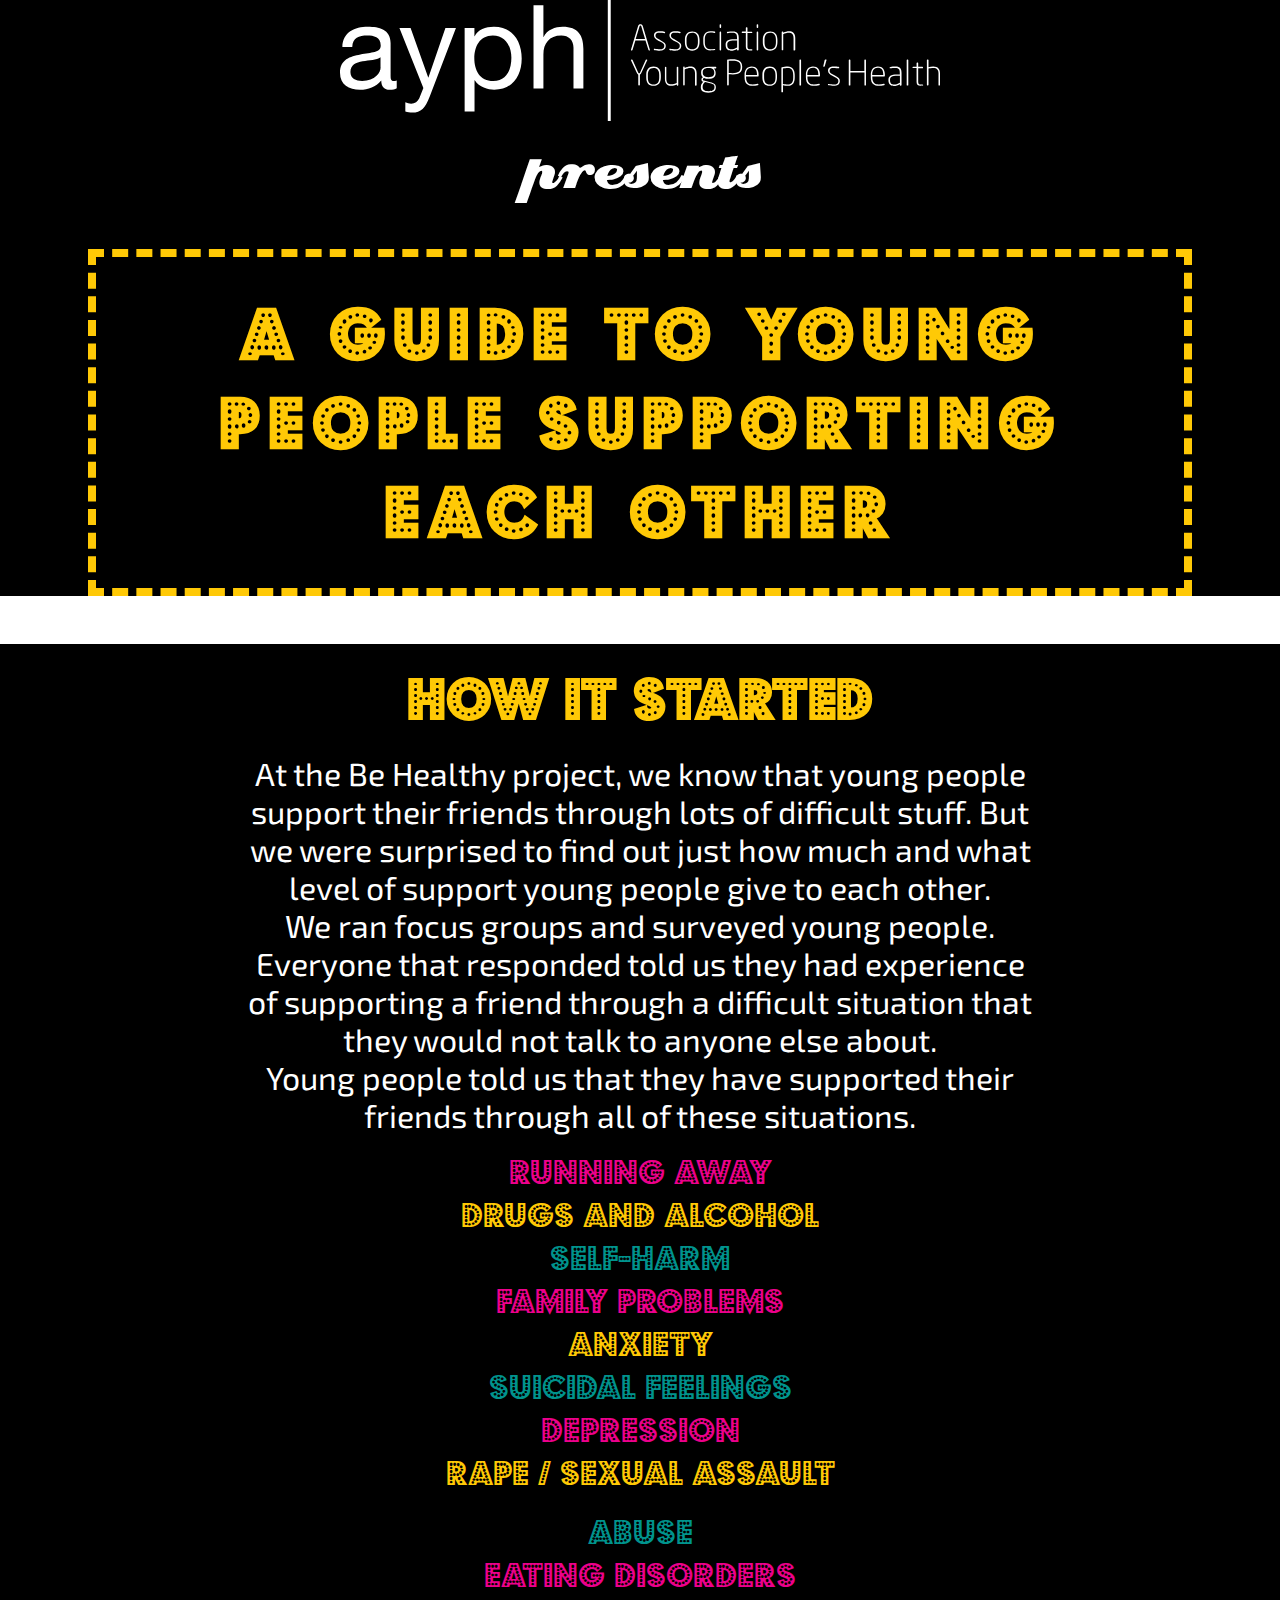
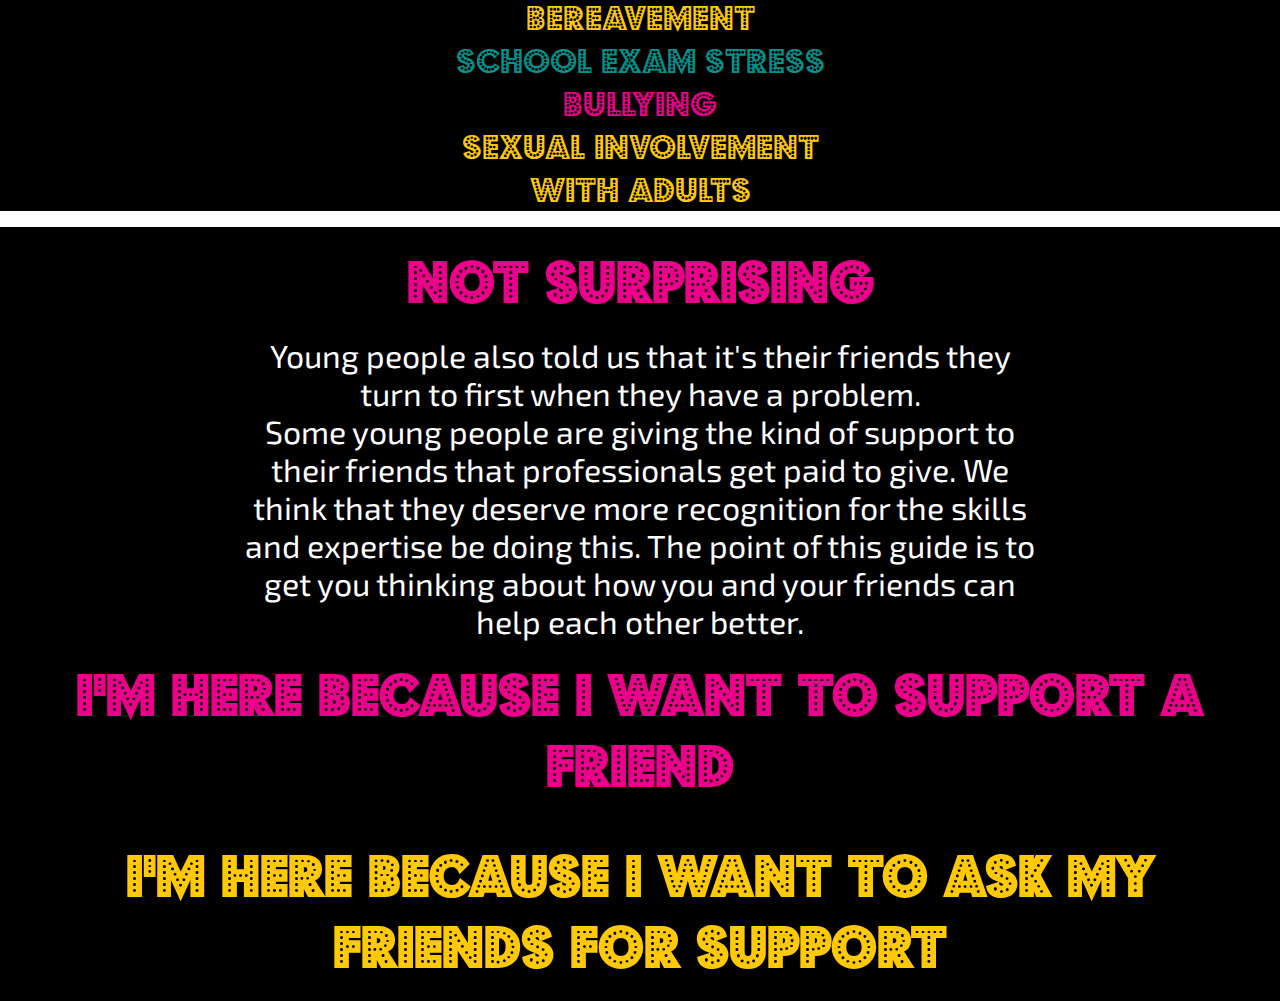
==== index.html @ 5ff652d0 "First commit" ====
<!DOCTYPE html>
<html lang="en">
<head>

<meta name=viewport content="width=device-width, initial-scale=1">
<meta charset="UTF-8">

<title>A guide to young people supporting each other</title>

<link rel="stylesheet" type="text/css" href="bower_components/fullpage/jquery.fullPage.css" />

<link href='https://fonts.googleapis.com/css?family=Exo+2' rel='stylesheet' type='text/css'>

<link rel="stylesheet" href="http://yui.yahooapis.com/pure/0.6.0/pure-min.css">

<!--[if lte IE 8]>
    <link rel="stylesheet" href="http://yui.yahooapis.com/pure/0.6.0/grids-responsive-old-ie-min.css">
<![endif]-->
<!--[if gt IE 8]><!-->
    <link rel="stylesheet" href="http://yui.yahooapis.com/pure/0.6.0/grids-responsive-min.css">
<!--<![endif]-->


<script src="http://ajax.googleapis.com/ajax/libs/jquery/1.11.1/jquery.min.js"></script>

<script src="bower_components/modernizr/modernizr.js"></script>


<!-- This following line is optional. Only necessary if you use the option css3:false and you want to use other easing effects rather than "linear", "swing" or "easeInOutCubic". -->
<script src="bower_components/fullpage/vendors/jquery.easings.min.js"></script>


<!-- This following line is only necessary in the case of using the plugin option `scrollOverflow:true` -->
<script type="text/javascript" src="bower_components/fullpage/vendors/jquery.slimscroll.min.js"></script>

<script type="text/javascript" src="bower_components/fullpage/jquery.fullPage.min.js"></script>


<!-- styles  -->
<link rel="stylesheet" type="text/css" href="css/style.css">

<script>
	'use strict';

	$(document).ready(function() {
	    if (!Modernizr.svg) {
		    $('img[src$=".svg"]').each(function() {
		        $(this).attr('src', $(this).attr('src').replace('.svg', '.png'));
		    });
		} 

	    $('#fullpage').fullpage({
        	anchors:['header', 'introduction', 'problems', 'friends', 'choice'],
        	scrollOverflow: true
    	});

	});

</script>

</head>
<body>

<div id="fullpage">
    <div class="section black" data-anchor="header"> 
	<header role="banner">
		<div id="logo">
			<img src="img/logo_white.svg" alt="Association of Young People's Health">
		</div>
		<div class="instruction">presents</div>
		<h1 class="yellow dashedYellow">A guide to young people supporting each other</h1>
	<header>
    </div>
    <div class="section black" data-anchor="introduction">
    	<h2 class="yellow">How it started</h2>
    	<p>At the Be Healthy project, we know that young people support their friends through lots of difficult stuff. But we were surprised to find out just how much and what level of support young people give to each other.
		<p>We ran focus groups and surveyed young people.  Everyone that responded told us they had experience of supporting a friend through a difficult situation that they would not talk to anyone else about.</p>
    </div>
    <div class="section black" data-anchor="problems">
    	<p>Young people told us that they have supported their friends through all of these situations.</p>
    	<div class="pure-g">
			<div class="pure-u-1 pure-u-md-1-2">
		    	<ul>
					<li class="pink">Running Away</li>
					<li class="yellow">Drugs and Alcohol</li>
					<li class="teal">Self-Harm</li>
					<li class="pink">Family Problems</li>
					<li class="yellow">Anxiety</li>
					<li class="teal">Suicidal Feelings</li>
					<li class="pink">Depression</li>
					<li class="yellow">Rape / Sexual Assault</li>
				</ul>
			</div>
			<div class="pure-u-1 pure-u-md-1-2">
				<ul>
					<li class="teal">Abuse</li>
					<li class="pink">Eating Disorders</li>
					<li class="yellow">Bereavement</li>
					<li class="teal">School exam stress</li>
					<li class="pink">Bullying</li>
					<li class="yellow">Sexual involvement<br>with adults</li>
		    	</ul>
		    </div>
    	</div>
    </div>
    <div class="section black" data-anchor="friends">
		<h2 class="pink">Not surprising</h2>
		<p>Young people also told us that it's their friends they turn to first when they have a problem.</p>
		<p>Some young people are giving the kind of support to their friends that professionals get paid to give.  We think that they deserve more recognition for the skills and expertise be doing this. The point of this guide is to get you thinking about how you and your friends can help each other better. </p>
    </div>
	<div class="section black" data-anchor="choice">
		<nav role="navigation">
			<div class="pure-g">
				<div class="pure-u-1 pure-u-md-1-2">
					<a href="support-a-friend.html" class="neonPink"><h2 class="pink">I'm here because I want to support a friend</h2></a>
				</div>
				<div class="pure-u-1 pure-u-md-1-2">
					<a href="ask-for-support.html" class="neonYellow"><h2 class="yellow">I'm here because I want to ask my friends for support</h2></a>
				</div>
			</div>
		</nav>
	</div>

    

</div>

</body>


</html>
---- css/style.css ----
@font-face {
    font-family: 'budmojiggler';
    src: url('../fonts/budmo_jiggler_macroman/budmo_jiggler-webfont.eot');
    src: url('../fonts/budmo_jiggler_macroman/budmo_jiggler-webfont.eot?#iefix') format('embedded-opentype'),
         url('../fonts/budmo_jiggler_macroman/budmo_jiggler-webfont.woff2') format('woff2'),
         url('../fonts/budmo_jiggler_macroman/budmo_jiggler-webfont.woff') format('woff'),
         url('../fonts/budmo_jiggler_macroman/budmo_jiggler-webfont.ttf') format('truetype'),
         url('../fonts/budmo_jiggler_macroman/budmo_jiggler-webfont.svg#budmojiggler') format('svg');
    font-weight: normal;
    font-style: normal;

}

@font-face {
    font-family: 'CreampuffRegular';
    src: url('../fonts/creampuff/creampuf-webfont.eot');
    src: url('../fonts/creampuff/creampuf-webfont.eot?#iefix') format('embedded-opentype'),
         url('../fonts/creampuff/creampuf-webfont.woff') format('woff'),
         url('../fonts/creampuff/creampuf-webfont.ttf') format('truetype'),
         url('../fonts/creampuff/creampuf-webfont.svg#CreampuffRegular') format('svg');
    font-weight: normal;
    font-style: normal;
}

body, html {
    height: 100%;
    margin: 0;
    padding: 0;
}


html {
	font-size: 1em;
}


body {
	font-family: 'Exo 2', sans-serif;
	color: white;
}

#logo {
	margin: 0 auto;
	width: 60%;
	max-width: 600px;
	/*height: 113px;*/
	padding-bottom: 1em;
}

h1, h2, li {
	text-align: center;
	font-family: 'budmojiggler';
	text-transform: uppercase;
}

h1 {
	margin: .6em auto;
	width: 80%;	
	font-size: 5em;
	padding: .4em;
	letter-spacing: 0.1em;
	

}

h2 {
	/*margin: .4em auto;*/
	/*width: 80%;	*/
	margin: 0 auto;
	font-size: 4em;
	padding: .3em;
	/*letter-spacing: 0.1em;*/	
}

p {
	margin: 0 auto;
	text-align: center;
	font-size: 2em;
	max-width: 800px;
  orphans: 2;
	/*padding: 1em;*/
}

ul {
	padding: 0;
    list-style-type: none;
}

li {
	font-size: 2.4em;
}

a {
  text-decoration:none; 
  -webkit-transition: all 0.5s;
  -moz-transition: all 0.5s;
  transition: all 0.5s;
}

img {
	display: block;
  max-width: 100%;	
  margin: 0 auto; 
}

.fullHeight {
  max-height: 90%;
  max-height: 90vh;
}

.halfHeight {
  max-height: 40%;
  max-height: 40vh;
}

.instruction {
	margin: 0 auto;
	font-family: 'CreampuffRegular';
	font-size: 4em;
	text-align: center;
}

@media screen and (max-width: 1200px) {
    h1 {
        font-size: 4em;
    }

    h2 { 
		font-size: 3em;
    }

    p {
    	font-size: 1em;
    }

    li {
    	font-size: 1.2em;
    }

	.instruction {
		font-size: 3em;	
	}

}

@media screen and (max-width: 600px) {
    h1 {
        font-size: 2.5em;
    }

    h2 {
    	font-size: 2em;
    }

    p {
    	font-size: 1em;
    }

    li {
    	font-size: 1.2em;
    }

    .instruction {
		font-size: 2em;	
	}
}

.black {
	background-color: black;
}

.yellow {
	color: #FFC906;
}

.teal {
	color: #00938D;
}

.pink {
	color: #EC008B;
}

.dashed {
	border: dashed .1em white;
	margin: .8em;
}

.neonPink:hover {
	-webkit-animation: neon1 1.5s ease-in-out infinite alternate;
  	-moz-animation: neon1 1.5s ease-in-out infinite alternate;
  	animation: neon1 1.5s ease-in-out infinite alternate; 
}

.neonYellow:hover {
	-webkit-animation: neon3 1.5s ease-in-out infinite alternate;
  -moz-animation: neon3 1.5s ease-in-out infinite alternate;
  animation: neon3 1.5s ease-in-out infinite alternate;
}

@media screen and (max-width: 600px) {

	.neonPink:hover {
		-webkit-animation: none;
  		-moz-animation: none;
  		animation: none;	
	}

	.neonYellow:hover {
		-webkit-animation: none;
  		-moz-animation: none;
  		animation: none;

	}

}

.dashedYellow {
	border: dashed .1em #FFC906;
}

.dashedPink {
	border: dashed .1em #EC008B;
}

.left {
	text-align: left;
}

.pure-g {
	margin: 0 auto;
}

#arms-crossed {	
	background: url(../img/arms-crossed.png) center no-repeat;
}

/*glow for webkit*/
@-webkit-keyframes neon1 {
  from {
    text-shadow: 0 0 10px #fff,
               0 0 20px  #fff,
               0 0 30px  #fff,
               0 0 40px  #EC008B,
               0 0 70px  #EC008B,
               0 0 80px  #EC008B,
               0 0 100px #EC008B,
               0 0 150px #EC008B;
  }
  to {
    text-shadow: 0 0 5px #fff,
               0 0 10px #fff,
               0 0 15px #fff,
               0 0 20px #EC008B,
               0 0 35px #EC008B,
               0 0 40px #EC008B,
               0 0 50px #EC008B,
               0 0 75px #EC008B;
  }
}

@-webkit-keyframes neon2 {
  from {
    text-shadow: 0 0 10px #fff,
               0 0 20px  #fff,
               0 0 30px  #fff,
               0 0 40px  #228DFF,
               0 0 70px  #228DFF,
               0 0 80px  #228DFF,
               0 0 100px #228DFF,
               0 0 150px #228DFF;
  }
  to {
    text-shadow: 0 0 5px #fff,
               0 0 10px #fff,
               0 0 15px #fff,
               0 0 20px #228DFF,
               0 0 35px #228DFF,
               0 0 40px #228DFF,
               0 0 50px #228DFF,
               0 0 75px #228DFF;
  }
}

@-webkit-keyframes neon3 {
  from {
    text-shadow: 0 0 10px #fff,
               0 0 20px  #fff,
               0 0 30px  #fff,
               0 0 40px  #FFC906,
               0 0 70px  #FFC906,
               0 0 80px  #FFC906,
               0 0 100px #FFC906,
               0 0 150px #FFC906;
  }
  to {
    text-shadow: 0 0 5px #fff,
               0 0 10px #fff,
               0 0 15px #fff,
               0 0 20px #FFC906,
               0 0 35px #FFC906,
               0 0 40px #FFC906,
               0 0 50px #FFC906,
               0 0 75px #FFC906;
  }
}

@-webkit-keyframes neon4 {
  from {
    text-shadow: 0 0 10px #fff,
               0 0 20px  #fff,
               0 0 30px  #fff,
               0 0 40px  #B6FF00,
               0 0 70px  #B6FF00,
               0 0 80px  #B6FF00,
               0 0 100px #B6FF00,
               0 0 150px #B6FF00;
  }
  to {
    text-shadow: 0 0 5px #fff,
               0 0 10px #fff,
               0 0 15px #fff,
               0 0 20px #B6FF00,
               0 0 35px #B6FF00,
               0 0 40px #B6FF00,
               0 0 50px #B6FF00,
               0 0 75px #B6FF00;
  }
}

@-webkit-keyframes neon5 {
  from {
    text-shadow: 0 0 10px #fff,
               0 0 20px  #fff,
               0 0 30px  #fff,
               0 0 40px  #FF9900,
               0 0 70px  #FF9900,
               0 0 80px  #FF9900,
               0 0 100px #FF9900,
               0 0 150px #FF9900;
  }
  to {
    text-shadow: 0 0 5px #fff,
               0 0 10px #fff,
               0 0 15px #fff,
               0 0 20px #FF9900,
               0 0 35px #FF9900,
               0 0 40px #FF9900,
               0 0 50px #FF9900,
               0 0 75px #FF9900;
  }
}

@-webkit-keyframes neon6 {
  from {
    text-shadow: 0 0 10px #fff,
               0 0 20px #fff,
               0 0 30px #fff,
               0 0 40px #ff00de,
               0 0 70px #ff00de,
               0 0 80px #ff00de,
               0 0 100px #ff00de,
               0 0 150px #ff00de;
  }
  to {
    text-shadow: 0 0 5px #fff,
               0 0 10px #fff,
               0 0 15px #fff,
               0 0 20px #ff00de,
               0 0 35px #ff00de,
               0 0 40px #ff00de,
               0 0 50px #ff00de,
               0 0 75px #ff00de;
  }
}

/*glow for mozilla*/
@-moz-keyframes neon1 {
  from {
    text-shadow: 0 0 10px #fff,
               0 0 20px  #fff,
               0 0 30px  #fff,
               0 0 40px  #EC008B,
               0 0 70px  #EC008B,
               0 0 80px  #EC008B,
               0 0 100px #EC008B,
               0 0 150px #EC008B;
  }
  to {
    text-shadow: 0 0 5px #fff,
               0 0 10px #fff,
               0 0 15px #fff,
               0 0 20px #EC008B,
               0 0 35px #EC008B,
               0 0 40px #EC008B,
               0 0 50px #EC008B,
               0 0 75px #EC008B;
  }
}

@-moz-keyframes neon2 {
  from {
    text-shadow: 0 0 10px #fff,
               0 0 20px  #fff,
               0 0 30px  #fff,
               0 0 40px  #228DFF,
               0 0 70px  #228DFF,
               0 0 80px  #228DFF,
               0 0 100px #228DFF,
               0 0 150px #228DFF;
  }
  to {
    text-shadow: 0 0 5px #fff,
               0 0 10px #fff,
               0 0 15px #fff,
               0 0 20px #228DFF,
               0 0 35px #228DFF,
               0 0 40px #228DFF,
               0 0 50px #228DFF,
               0 0 75px #228DFF;
  }
}

@-moz-keyframes neon3 {
  from {
    text-shadow: 0 0 10px #fff,
               0 0 20px  #fff,
               0 0 30px  #fff,
               0 0 40px  #FFC906,
               0 0 70px  #FFC906,
               0 0 80px  #FFC906,
               0 0 100px #FFC906,
               0 0 150px #FFC906;
  }
  to {
    text-shadow: 0 0 5px #fff,
               0 0 10px #fff,
               0 0 15px #fff,
               0 0 20px #FFC906,
               0 0 35px #FFC906,
               0 0 40px #FFC906,
               0 0 50px #FFC906,
               0 0 75px #FFC906;
  }
}

@-moz-keyframes neon4 {
  from {
    text-shadow: 0 0 10px #fff,
               0 0 20px  #fff,
               0 0 30px  #fff,
               0 0 40px  #B6FF00,
               0 0 70px  #B6FF00,
               0 0 80px  #B6FF00,
               0 0 100px #B6FF00,
               0 0 150px #B6FF00;
  }
  to {
    text-shadow: 0 0 5px #fff,
               0 0 10px #fff,
               0 0 15px #fff,
               0 0 20px #B6FF00,
               0 0 35px #B6FF00,
               0 0 40px #B6FF00,
               0 0 50px #B6FF00,
               0 0 75px #B6FF00;
  }
}

@-moz-keyframes neon5 {
  from {
    text-shadow: 0 0 10px #fff,
               0 0 20px  #fff,
               0 0 30px  #fff,
               0 0 40px  #FF9900,
               0 0 70px  #FF9900,
               0 0 80px  #FF9900,
               0 0 100px #FF9900,
               0 0 150px #FF9900;
  }
  to {
    text-shadow: 0 0 5px #fff,
               0 0 10px #fff,
               0 0 15px #fff,
               0 0 20px #FF9900,
               0 0 35px #FF9900,
               0 0 40px #FF9900,
               0 0 50px #FF9900,
               0 0 75px #FF9900;
  }
}

@-moz-keyframes neon6 {
  from {
    text-shadow: 0 0 10px #fff,
               0 0 20px #fff,
               0 0 30px #fff,
               0 0 40px #ff00de,
               0 0 70px #ff00de,
               0 0 80px #ff00de,
               0 0 100px #ff00de,
               0 0 150px #ff00de;
  }
  to {
    text-shadow: 0 0 5px #fff,
               0 0 10px #fff,
               0 0 15px #fff,
               0 0 20px #ff00de,
               0 0 35px #ff00de,
               0 0 40px #ff00de,
               0 0 50px #ff00de,
               0 0 75px #ff00de;
  }
}

/*glow*/
@keyframes neon1 {
  from {
    text-shadow: 0 0 10px #fff,
               0 0 20px  #fff,
               0 0 30px  #fff,
               0 0 40px  #EC008B,
               0 0 70px  #EC008B,
               0 0 80px  #EC008B,
               0 0 100px #EC008B,
               0 0 150px #EC008B;
  }
  to {
    text-shadow: 0 0 5px #fff,
               0 0 10px #fff,
               0 0 15px #fff,
               0 0 20px #EC008B,
               0 0 35px #EC008B,
               0 0 40px #EC008B,
               0 0 50px #EC008B,
               0 0 75px #EC008B;
  }
}

@keyframes neon2 {
  from {
    text-shadow: 0 0 10px #fff,
               0 0 20px  #fff,
               0 0 30px  #fff,
               0 0 40px  #228DFF,
               0 0 70px  #228DFF,
               0 0 80px  #228DFF,
               0 0 100px #228DFF,
               0 0 150px #228DFF;
  }
  to {
    text-shadow: 0 0 5px #fff,
               0 0 10px #fff,
               0 0 15px #fff,
               0 0 20px #228DFF,
               0 0 35px #228DFF,
               0 0 40px #228DFF,
               0 0 50px #228DFF,
               0 0 75px #228DFF;
  }
}

@keyframes neon3 {
  from {
    text-shadow: 0 0 10px #fff,
               0 0 20px  #fff,
               0 0 30px  #fff,
               0 0 40px  #FFC906,
               0 0 70px  #FFC906,
               0 0 80px  #FFC906,
               0 0 100px #FFC906,
               0 0 150px #FFC906;
  }
  to {
    text-shadow: 0 0 5px #fff,
               0 0 10px #fff,
               0 0 15px #fff,
               0 0 20px #FFC906,
               0 0 35px #FFC906,
               0 0 40px #FFC906,
               0 0 50px #FFC906,
               0 0 75px #FFC906;
  }
}

@keyframes neon4 {
  from {
    text-shadow: 0 0 10px #fff,
               0 0 20px  #fff,
               0 0 30px  #fff,
               0 0 40px  #B6FF00,
               0 0 70px  #B6FF00,
               0 0 80px  #B6FF00,
               0 0 100px #B6FF00,
               0 0 150px #B6FF00;
  }
  to {
    text-shadow: 0 0 5px #fff,
               0 0 10px #fff,
               0 0 15px #fff,
               0 0 20px #B6FF00,
               0 0 35px #B6FF00,
               0 0 40px #B6FF00,
               0 0 50px #B6FF00,
               0 0 75px #B6FF00;
  }
}

@keyframes neon5 {
  from {
    text-shadow: 0 0 10px #fff,
               0 0 20px  #fff,
               0 0 30px  #fff,
               0 0 40px  #FF9900,
               0 0 70px  #FF9900,
               0 0 80px  #FF9900,
               0 0 100px #FF9900,
               0 0 150px #FF9900;
  }
  to {
    text-shadow: 0 0 5px #fff,
               0 0 10px #fff,
               0 0 15px #fff,
               0 0 20px #FF9900,
               0 0 35px #FF9900,
               0 0 40px #FF9900,
               0 0 50px #FF9900,
               0 0 75px #FF9900;
  }
}

@keyframes neon6 {
  from {
    text-shadow: 0 0 10px #fff,
               0 0 20px #fff,
               0 0 30px #fff,
               0 0 40px #ff00de,
               0 0 70px #ff00de,
               0 0 80px #ff00de,
               0 0 100px #ff00de,
               0 0 150px #ff00de;
  }
  to {
    text-shadow: 0 0 5px #fff,
               0 0 10px #fff,
               0 0 15px #fff,
               0 0 20px #ff00de,
               0 0 35px #ff00de,
               0 0 40px #ff00de,
               0 0 50px #ff00de,
               0 0 75px #ff00de;
  }
}
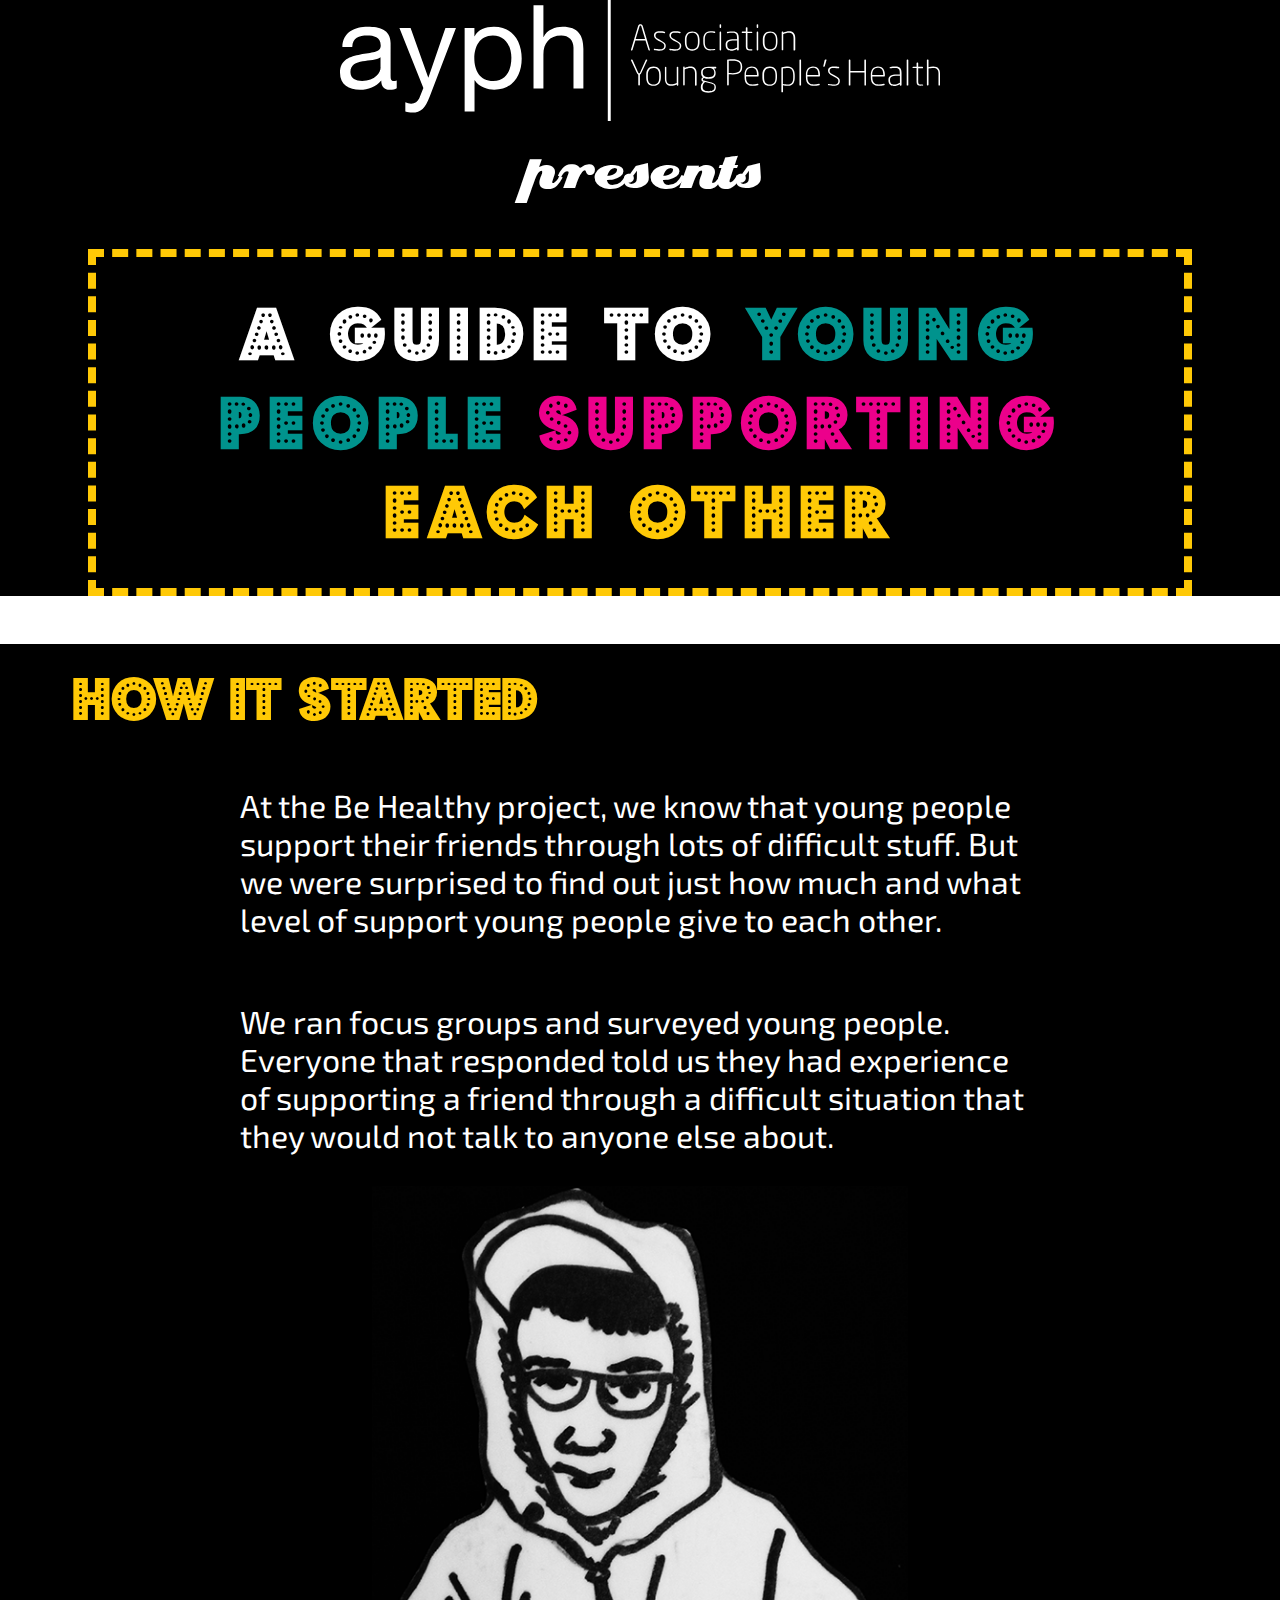
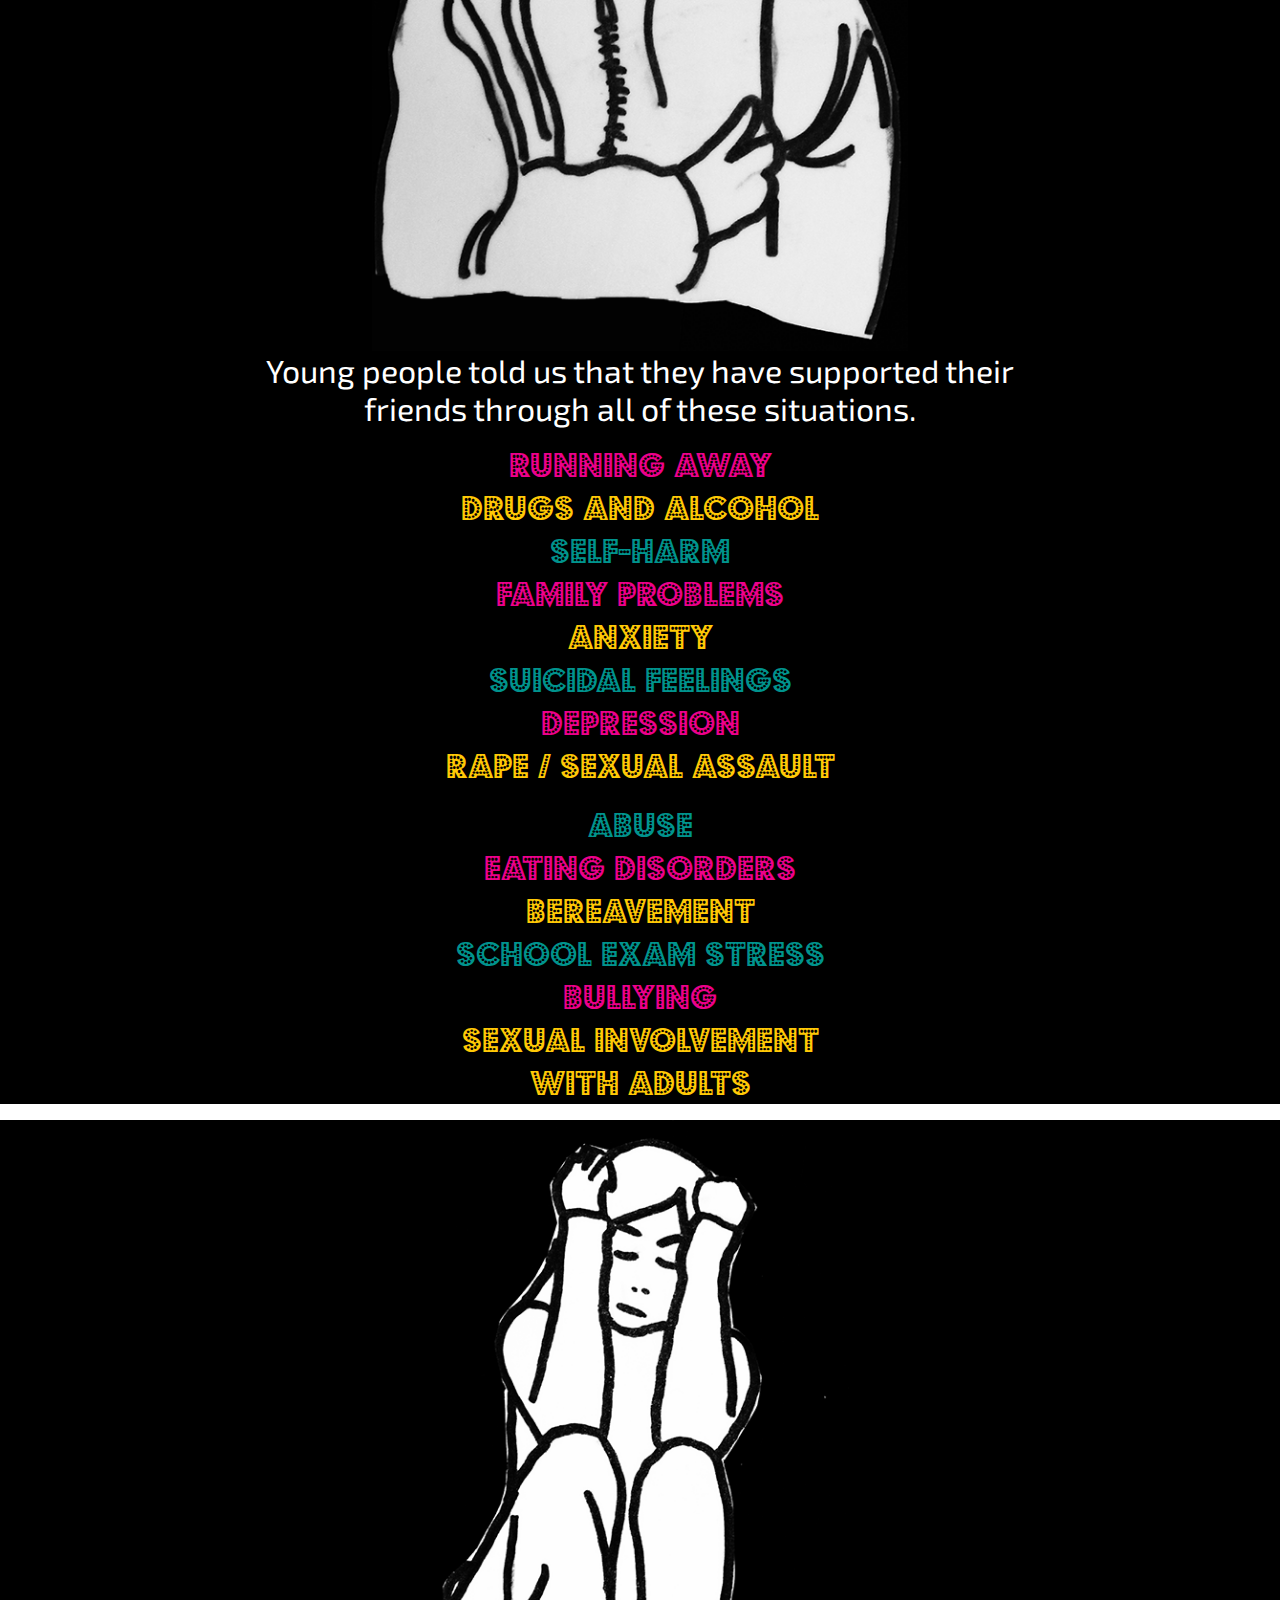
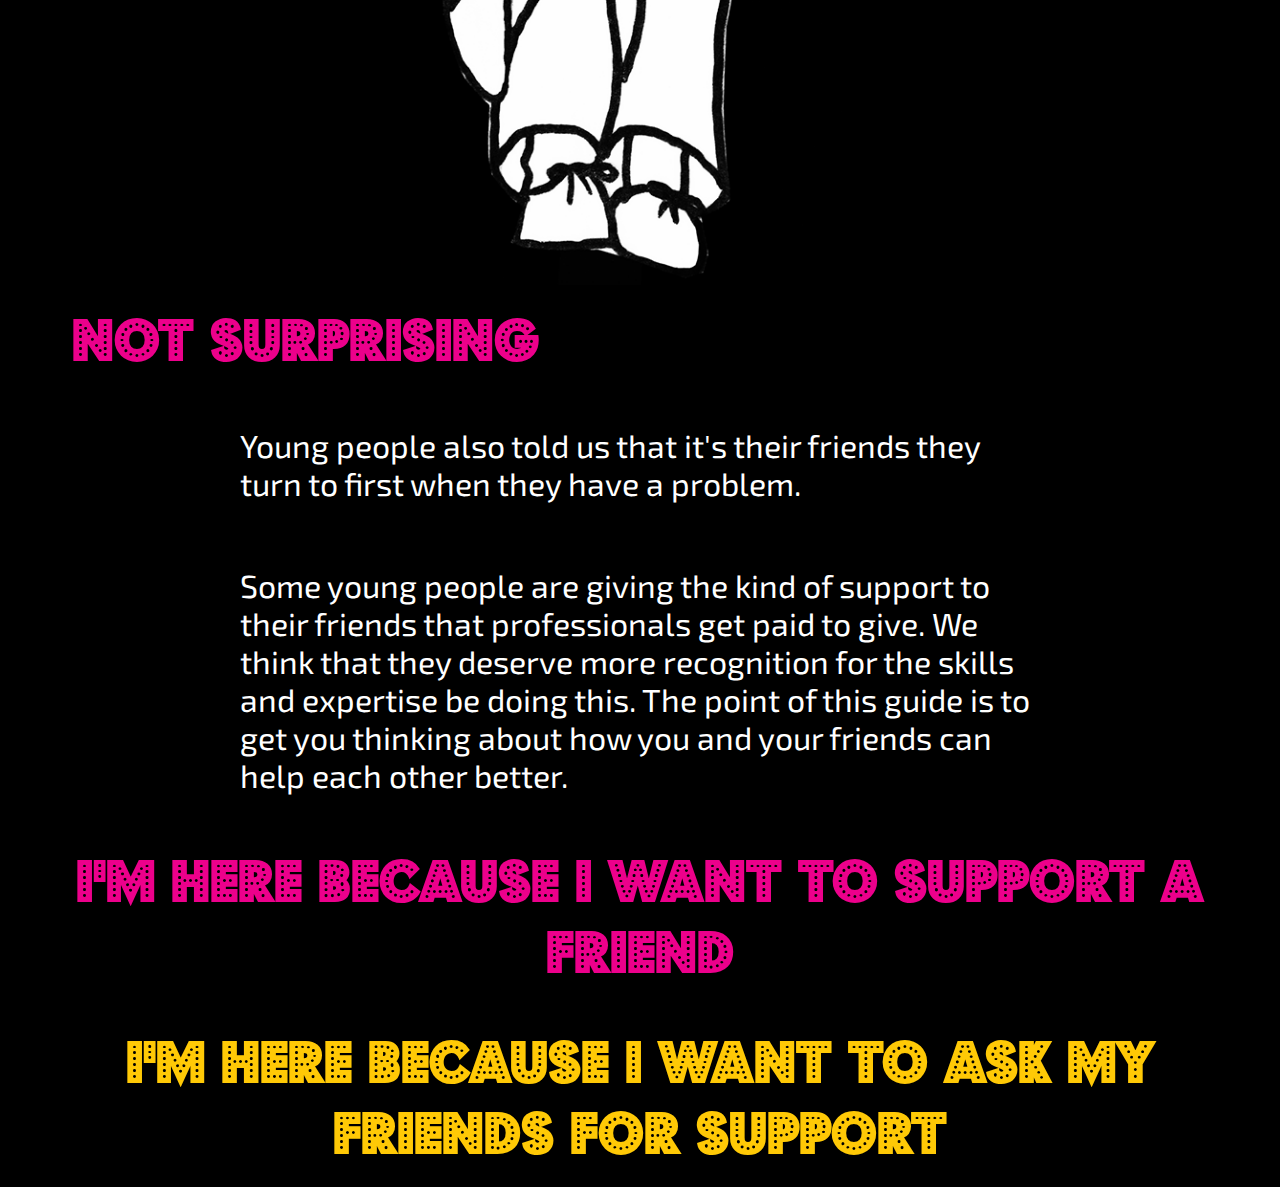
==== commit 0ca63885: "Second commit" ====
--- a/index.html
+++ b/index.html
@@ -35,7 +35,6 @@
 
 <script type="text/javascript" src="bower_components/fullpage/jquery.fullPage.min.js"></script>
 
-
 <!-- styles  -->
 <link rel="stylesheet" type="text/css" href="css/style.css">
 
@@ -51,7 +50,8 @@
 
 	    $('#fullpage').fullpage({
         	anchors:['header', 'introduction', 'problems', 'friends', 'choice'],
-        	scrollOverflow: true
+        	scrollOverflow: true,
+        	recordHistory: false
     	});
 
 	});
@@ -68,13 +68,26 @@
 			<img src="img/logo_white.svg" alt="Association of Young People's Health">
 		</div>
 		<div class="instruction">presents</div>
-		<h1 class="yellow dashedYellow">A guide to young people supporting each other</h1>
+		<h1 class="dashedYellow">A guide to <span class="teal">young people</span> <span class="pink">supporting</span> <span class="yellow">each other</span></h1>
 	<header>
     </div>
     <div class="section black" data-anchor="introduction">
-    	<h2 class="yellow">How it started</h2>
-    	<p>At the Be Healthy project, we know that young people support their friends through lots of difficult stuff. But we were surprised to find out just how much and what level of support young people give to each other.
-		<p>We ran focus groups and surveyed young people.  Everyone that responded told us they had experience of supporting a friend through a difficult situation that they would not talk to anyone else about.</p>
+    	
+    	<div class="pure-g">
+		
+		<div class="pure-u-1 pure-u-md-1-2 left">
+			<h2 class="yellow">How it started</h2>
+	    	<p>At the Be Healthy project, we know that young people support their friends through lots of difficult stuff. But we were surprised to find out just how much and what level of support young people give to each other.
+			<p>We ran focus groups and surveyed young people.  Everyone that responded told us they had experience of supporting a friend through a difficult situation that they would not talk to anyone else about.</p>
+		
+		</div>	
+		<div class="pure-u-1 pure-u-md-1-2">
+			<img src="img/boyglasses.png" alt="" class="fullHeight">
+		</div>
+	</div>	
+
+
+    	
     </div>
     <div class="section black" data-anchor="problems">
     	<p>Young people told us that they have supported their friends through all of these situations.</p>
@@ -104,9 +117,22 @@
     	</div>
     </div>
     <div class="section black" data-anchor="friends">
-		<h2 class="pink">Not surprising</h2>
-		<p>Young people also told us that it's their friends they turn to first when they have a problem.</p>
-		<p>Some young people are giving the kind of support to their friends that professionals get paid to give.  We think that they deserve more recognition for the skills and expertise be doing this. The point of this guide is to get you thinking about how you and your friends can help each other better. </p>
+		
+		<div class="pure-g">
+		<div class="pure-u-1 pure-u-md-1-2">
+			<img src="img/sad-girl.png" alt="" class="fullHeight">
+		</div>
+		<div class="pure-u-1 pure-u-md-1-2 left">
+			<h2 class="pink">Not surprising</h2>
+			<p>Young people also told us that it's their friends they turn to first when they have a problem.</p>
+			<p>Some young people are giving the kind of support to their friends that professionals get paid to give.  We think that they deserve more recognition for the skills and expertise be doing this. The point of this guide is to get you thinking about how you and your friends can help each other better.</p>
+		</div>	
+		
+	</div>	
+
+
+
+		
     </div>
 	<div class="section black" data-anchor="choice">
 		<nav role="navigation">
--- a/css/style.css
+++ b/css/style.css
@@ -82,6 +82,10 @@
 	/*padding: 1em;*/
 }
 
+.small {
+  font-size: 1em;
+}
+
 ul {
 	padding: 0;
     list-style-type: none;
@@ -105,8 +109,8 @@
 }
 
 .fullHeight {
-  max-height: 90%;
-  max-height: 90vh;
+  max-height: 85%;
+  max-height: 85vh;
 }
 
 .halfHeight {
@@ -121,51 +125,6 @@
 	text-align: center;
 }
 
-@media screen and (max-width: 1200px) {
-    h1 {
-        font-size: 4em;
-    }
-
-    h2 { 
-		font-size: 3em;
-    }
-
-    p {
-    	font-size: 1em;
-    }
-
-    li {
-    	font-size: 1.2em;
-    }
-
-	.instruction {
-		font-size: 3em;	
-	}
-
-}
-
-@media screen and (max-width: 600px) {
-    h1 {
-        font-size: 2.5em;
-    }
-
-    h2 {
-    	font-size: 2em;
-    }
-
-    p {
-    	font-size: 1em;
-    }
-
-    li {
-    	font-size: 1.2em;
-    }
-
-    .instruction {
-		font-size: 2em;	
-	}
-}
-
 .black {
 	background-color: black;
 }
@@ -180,11 +139,59 @@
 
 .pink {
 	color: #EC008B;
+}
+
+.left p {
+  text-align: left;
+  padding: 1em;
+}
+
+.left h2 {
+  text-align: left;
+  padding-left: .5em;
+}
+
+.left li {
+  text-align: left;
+  padding-left: 1em;
+}
+
+.right p{
+  text-align: right;
+  padding: 1em;
+}
+
+.right h2{
+  text-align: right;
+  padding: .3em;
 }
 
 .dashed {
 	border: dashed .1em white;
 	margin: .8em;
+}
+
+.social-wrapper {
+  width: 300px;
+  margin: 50px auto 0 auto;
+  display: block;
+  text-align: center;
+}
+
+.social {
+  width: 130px;
+  display: inline-block;
+
+}
+
+.social img{
+  margin: 0 auto;
+  display: inline-block;
+  position: relative;
+  top: 50%;
+  -webkit-transform: translateY(-50%);
+  -ms-transform: translateY(-50%);
+  transform: translateY(-50%);
 }
 
 .neonPink:hover {
@@ -230,11 +237,309 @@
 
 .pure-g {
 	margin: 0 auto;
-}
-
-#arms-crossed {	
-	background: url(../img/arms-crossed.png) center no-repeat;
-}
+  max-width: 1200px;
+}
+
+
+
+/* ============================================================================================================================
+== OVAL SPEECH BUBBLE (more CSS3)
+** ============================================================================================================================ */
+
+.oval-speech {
+  position:relative;
+  width:270px;
+  padding:50px 40px;
+  margin:1em auto 50px;
+  text-align:center;
+  color:#fff;
+  background:#5a8f00;
+  /* css3 */
+  background:-webkit-gradient(linear, 0 0, 0 100%, from(#b8db29), to(#5a8f00));
+  background:-moz-linear-gradient(#b8db29, #5a8f00);
+  background:-o-linear-gradient(#b8db29, #5a8f00);
+  background:linear-gradient(#b8db29, #5a8f00);
+  /*
+  NOTES:
+  -webkit-border-radius:220px 120px; // produces oval in safari 4 and chrome 4
+  -webkit-border-radius:220px / 120px; // produces oval in chrome 4 (again!) but not supported in safari 4
+  Not correct application of the current spec, therefore, using longhand to avoid future problems with webkit corrects this
+  */
+  -webkit-border-top-left-radius:220px 120px;
+  -webkit-border-top-right-radius:220px 120px;
+  -webkit-border-bottom-right-radius:220px 120px;
+  -webkit-border-bottom-left-radius:220px 120px;
+  -moz-border-radius:220px / 120px;
+  border-radius:220px / 120px;
+}
+
+/* ============================================================================================================================
+== OVAL SPEECH BUBBLE WITH QUOTATION MARKS (more CSS3)
+** ============================================================================================================================ */
+
+.oval-quotes {
+  position:relative;
+  width:600px;
+  height:200px;
+  margin:3em auto 10px;
+  color:#000;
+  background:#fff;  
+  /* css3 */
+  /*
+  NOTES:
+  -webkit-border-radius:Apx Bpx; // produces oval in safari 4 and chrome 4
+  -webkit-border-radius:Apx / Bpx; // produces oval in chrome 4 (again!) but not supported in safari 4
+  Not correct application of the current spec, therefore, using longhand to avoid future problems with webkit corrects this
+  */
+  -webkit-border-top-left-radius:600px 200px;
+  -webkit-border-top-right-radius:600px 200px;
+  -webkit-border-bottom-right-radius:600px 200px;
+  -webkit-border-bottom-left-radius:600px 200px;
+  -moz-border-radius:600px / 200px;
+  border-radius:600px / 200px;
+}
+
+/* creates opening quotation mark */
+.oval-quotes:before {
+  content:"\201C";
+  position:absolute;
+  z-index:10;
+  top:0;
+  left:0;
+  font:80px/1 'Exo 2', sans-serif;
+  color:#fff;
+}
+
+/* creates closing quotation mark */
+.oval-quotes:after {
+  content:"\201D";
+  position:absolute;
+  z-index:10;
+  bottom:0;
+  right:0;
+  font:80px/0.25 'Exo 2', sans-serif;
+  color:#fff;
+}
+
+.oval-quotes p {
+  width:450px;
+  height:180px;
+  padding:50px 0 0;
+  margin:0 auto;
+  text-align:center;
+  /*font-size: 1em;*/
+}
+
+/* creates smaller curve */
+.oval-quotes p:before {
+  content:"";
+  position:absolute;
+  z-index:2;
+  bottom:-33px;
+  right:35%;
+  width:100px; /* wider than necessary to make it look a bit better in IE8 */
+  height:32px;
+  background:#000; /* need this for webkit - bug in handling of border-radius */
+  /* css3 */
+  -webkit-border-bottom-right-radius:40px 50px;
+  -moz-border-radius-bottomright:40px 50px;
+  border-bottom-right-radius:40px 50px;
+  /* using translate to avoid undesired appearance in CSS2.1-capabable but CSS3-incapable browsers */
+  -webkit-transform:translate(-30px, -2px);
+  -moz-transform:translate(-30px, -2px);
+  -ms-transform:translate(-30px, -2px);
+  -o-transform:translate(-30px, -2px);
+  transform:translate(-30px, -2px);
+}
+
+
+/* creates larger curve */
+.oval-quotes p:after {
+  content:"";
+  position:absolute;
+  z-index:1;
+  bottom:-32px;
+  right:25%;
+  height:50px;
+  border-right:120px solid #fff;
+  background:#ffed26; /* need this for webkit - bug in handling of border-radius */
+  /* css3 */
+  -webkit-border-bottom-right-radius:200px 100px;
+  -moz-border-radius-bottomright:200px 100px;
+  border-bottom-right-radius:200px 100px;
+  /* using translate to avoid undesired appearance in CSS2.1-capabable but CSS3-incapable browsers */
+  -webkit-transform:translate(0, -2px);
+  -moz-transform:translate(0, -2px);
+  -ms-transform:translate(0, -2px);
+  -o-transform:translate(0, -2px);
+  transform:translate(0, -2px);
+  /* reduce the damage in FF3.0 */
+  display:block;
+  width:0;
+}
+
+.oval-quotes + p {
+  position:relative; /* part of the IE8 width compromise */
+  width:150px;
+  margin:0 0 2em;
+  font-size:1em;
+  font-weight:bold;
+}
+
+@media screen and (max-width: 1200px) {
+  p, blockquote, li {
+      padding: 0 1em;
+  }
+
+  h1 {
+      font-size: 4em;
+  }
+
+  h2 { 
+  font-size: 3em;
+  }
+
+  p {
+    font-size: 2em;
+  }
+
+  li {
+    font-size: 2em;
+  }
+
+  .instruction {
+    font-size: 3em; 
+  }
+
+  .oval-quotes {
+    position:relative;
+    width:auto;
+    height:auto;
+    margin:1em auto;
+    color:#fff;
+    background:inherit;  
+    /* css3 */
+    /*
+    NOTES:
+    -webkit-border-radius:Apx Bpx; // produces oval in safari 4 and chrome 4
+    -webkit-border-radius:Apx / Bpx; // produces oval in chrome 4 (again!) but not supported in safari 4
+    Not correct application of the current spec, therefore, using longhand to avoid future problems with webkit corrects this
+    */
+    -webkit-border-top-left-radius: 0;
+    -webkit-border-top-right-radius:0;
+    -webkit-border-bottom-right-radius:0;
+    -webkit-border-bottom-left-radius:0;
+    -moz-border-radius:0;
+    border-radius:0;
+  }
+
+  /* creates opening quotation mark */
+  .oval-quotes:before {
+    content: "";    
+  }
+
+  /* creates closing quotation mark */
+  .oval-quotes:after {
+    content: "";    
+  }
+
+  .oval-quotes p {
+    width:auto;
+    height:auto;
+    padding: 0.4em 0;
+    margin:0 auto;
+    text-align:center;   
+    /*font-size: 1em;*/
+  }
+
+  /* creates smaller curve */
+  .oval-quotes p:before {
+    content:"\201C";
+    position:inherit;    
+    bottom:auto;  
+    width: auto; /* wider than necessary to make it look a bit better in IE8 */
+    height: auto;
+    background:#000; /* need this for webkit - bug in handling of border-radius */
+    /* css3 */
+    -webkit-border-bottom-right-radius:0;
+    -moz-border-radius-bottomright:0;
+    border-bottom-right-radius:0;
+    /* using translate to avoid undesired appearance in CSS2.1-capabable but CSS3-incapable browsers */
+    -webkit-transform:translate(0, 0);
+    -moz-transform:translate(0, 0);
+    -ms-transform:translate(0, 0);
+    -o-transform:translate(0, 0);
+    transform:translate(0, 0);
+  }
+
+
+/* creates larger curve */
+  .oval-quotes p:after {
+    content:"\201D";
+    position:inherit;
+
+    bottom:auto;
+    right:auto;
+    height:auto;
+    border-right:0;
+    background:inherit; /* need this for webkit - bug in handling of border-radius */
+    /* css3 */
+    -webkit-border-bottom-right-radius:0;
+    -moz-border-radius-bottomright:0;
+    border-bottom-right-radius:0;
+    /* using translate to avoid undesired appearance in CSS2.1-capabable but CSS3-incapable browsers */
+    -webkit-transform:translate(0, 0);
+    -moz-transform:translate(0, 0);
+    -ms-transform:translate(0, 0);
+    -o-transform:translate(0, 0);
+    transform:translate(0, 0);
+    /* reduce the damage in FF3.0 */
+    display:inline;
+  }
+
+  .oval-quotes + p {
+    position:relative; /* part of the IE8 width compromise */
+    width:150px;
+    margin:0 0 2em;
+    font-size:1em;
+    font-weight:bold;
+  }
+}
+
+@media screen and (max-width: 600px) {
+    
+    ul {
+      padding: 1em 0 0 0;
+      margin: 0;
+    }
+
+    h1 {
+        font-size: 2.5em;
+    }
+
+    h2 {
+      font-size: 2em;
+    }
+
+    p {
+      font-size: 1em;
+    }
+
+    li {
+      font-size: 1.2em;
+    }
+
+    .instruction {
+      font-size: 2em; 
+    }
+
+    .fullHeight {
+        max-height: 35%;
+        max-height: 35vh;
+    }
+}
+
+
 
 /*glow for webkit*/
 @-webkit-keyframes neon1 {
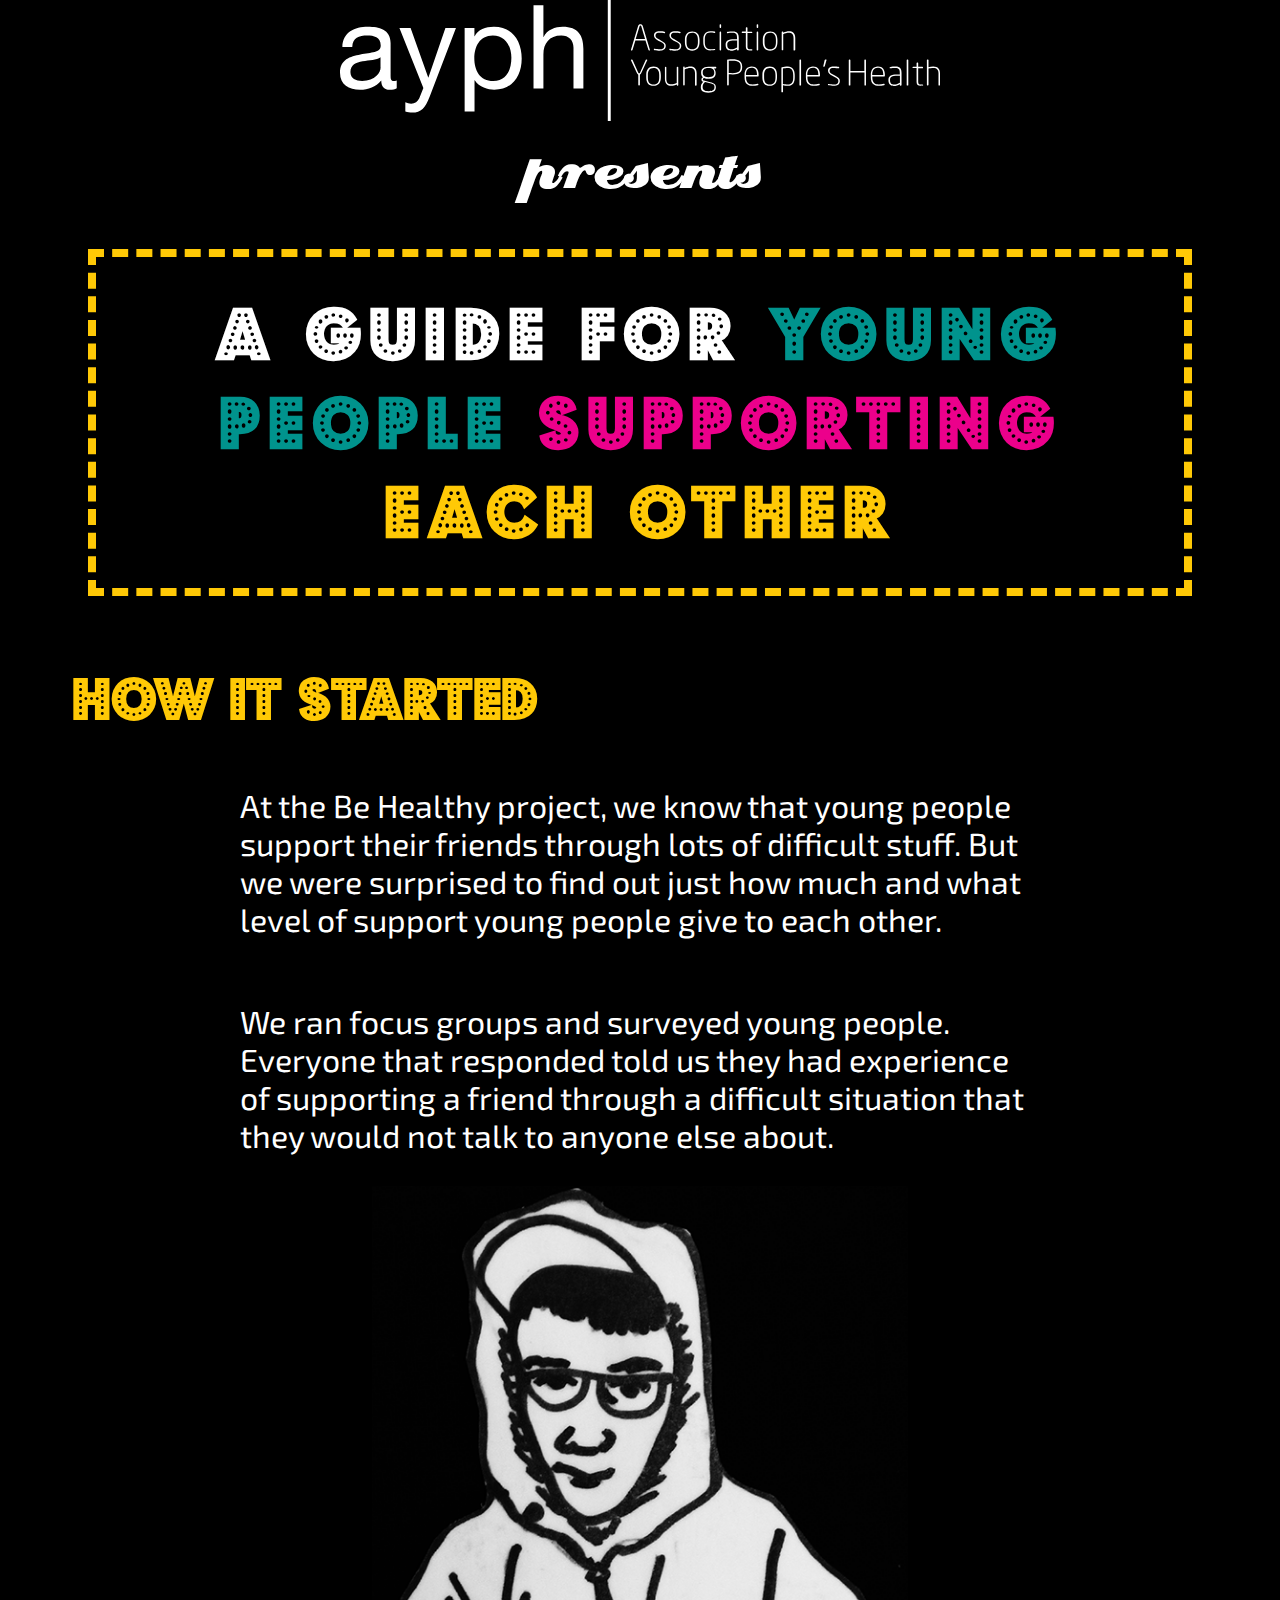
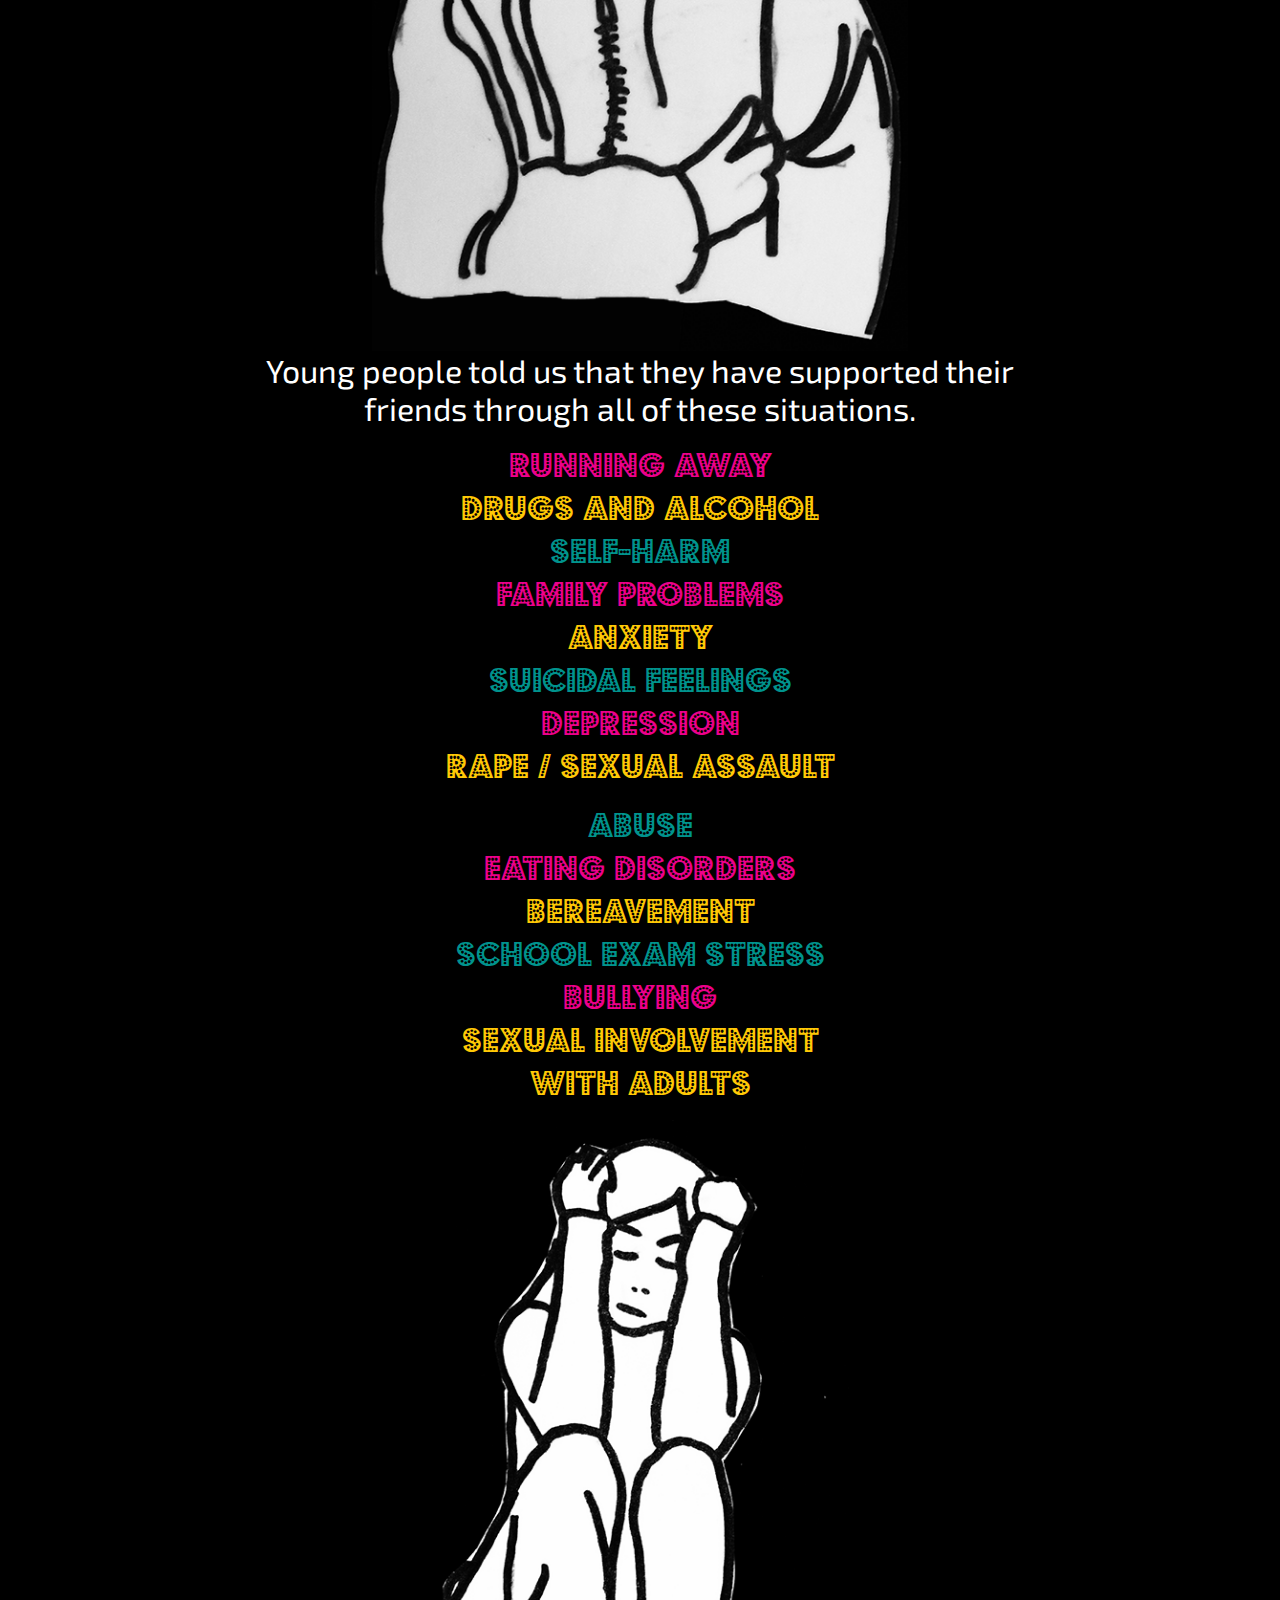
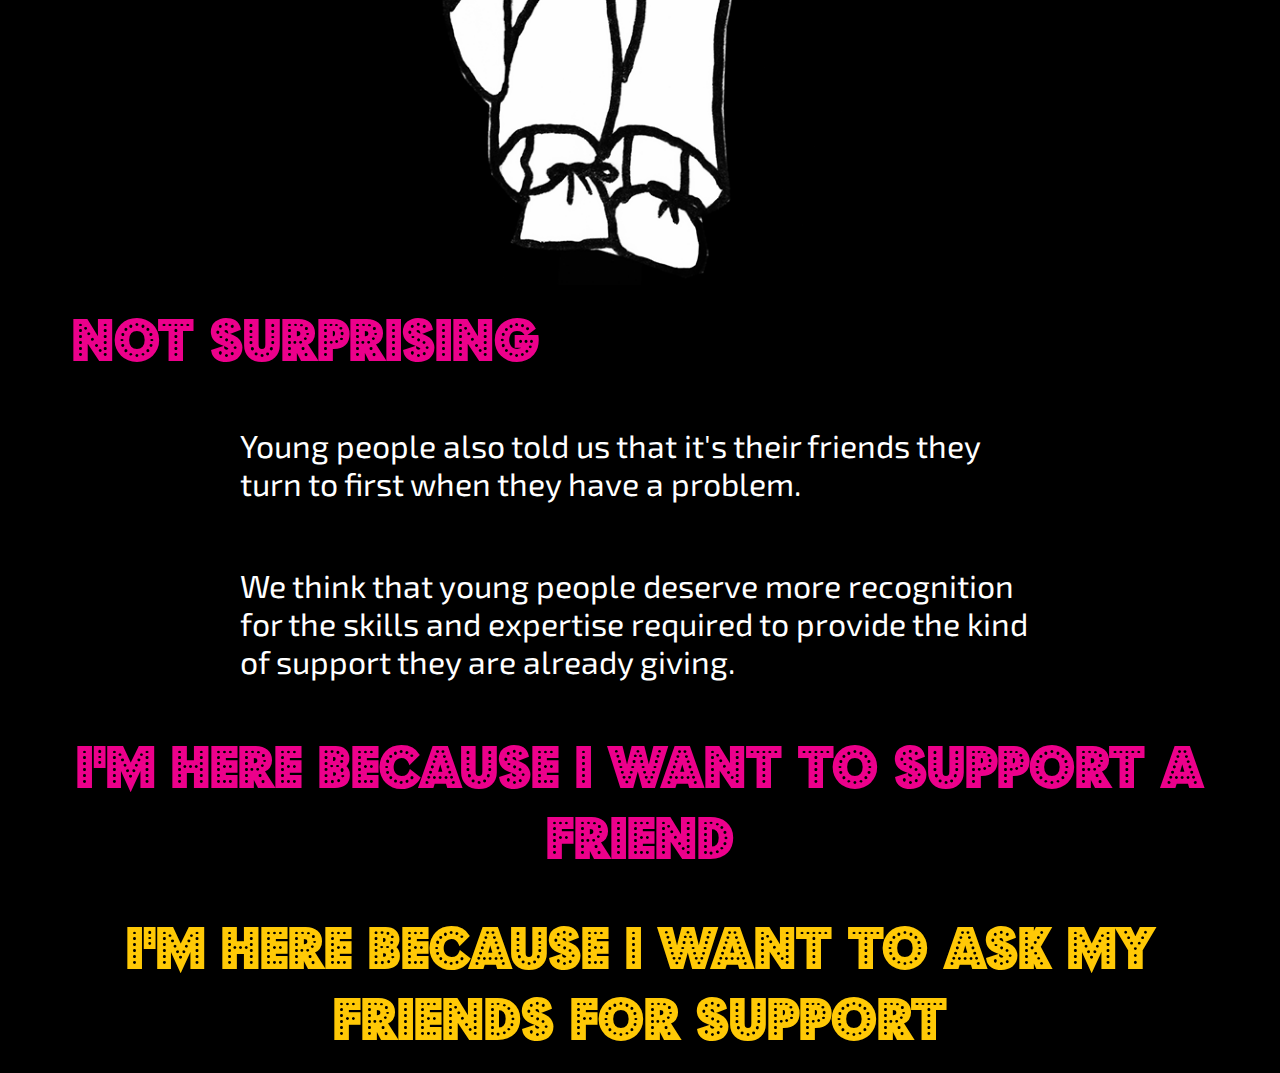
==== commit a83d6140: "Text changes nd corrections, font fix" ====
--- a/index.html
+++ b/index.html
@@ -5,7 +5,7 @@
 <meta name=viewport content="width=device-width, initial-scale=1">
 <meta charset="UTF-8">
 
-<title>A guide to young people supporting each other</title>
+<title>A guide for young people supporting each other</title>
 
 <link rel="stylesheet" type="text/css" href="bower_components/fullpage/jquery.fullPage.css" />
 
@@ -68,7 +68,7 @@
 			<img src="img/logo_white.svg" alt="Association of Young People's Health">
 		</div>
 		<div class="instruction">presents</div>
-		<h1 class="dashedYellow">A guide to <span class="teal">young people</span> <span class="pink">supporting</span> <span class="yellow">each other</span></h1>
+		<h1 class="dashedYellow">A guide for <span class="teal">young people</span> <span class="pink">supporting</span> <span class="yellow">each other</span></h1>
 	<header>
     </div>
     <div class="section black" data-anchor="introduction">
@@ -125,7 +125,7 @@
 		<div class="pure-u-1 pure-u-md-1-2 left">
 			<h2 class="pink">Not surprising</h2>
 			<p>Young people also told us that it's their friends they turn to first when they have a problem.</p>
-			<p>Some young people are giving the kind of support to their friends that professionals get paid to give.  We think that they deserve more recognition for the skills and expertise be doing this. The point of this guide is to get you thinking about how you and your friends can help each other better.</p>
+			<p>We think that young people deserve more recognition for the skills and expertise required to provide the kind of support they are already giving.</p>
 		</div>	
 		
 	</div>	
--- a/css/style.css
+++ b/css/style.css
@@ -29,15 +29,16 @@
     padding: 0;
 }
 
-
 html {
 	font-size: 1em;
+  background-color: #000;
 }
 
 
 body {
 	font-family: 'Exo 2', sans-serif;
 	color: white;
+  background-color: #000;
 }
 
 #logo {
@@ -60,8 +61,6 @@
 	font-size: 5em;
 	padding: .4em;
 	letter-spacing: 0.1em;
-	
-
 }
 
 h2 {
@@ -82,6 +81,10 @@
 	/*padding: 1em;*/
 }
 
+.pure-g p {
+  font-family: 'Exo 2', sans-serif;
+}
+
 .small {
   font-size: 1em;
 }
@@ -120,7 +123,7 @@
 
 .instruction {
 	margin: 0 auto;
-	font-family: 'CreampuffRegular';
+	font-family: 'CreampuffRegular', sans-serif;
 	font-size: 4em;
 	text-align: center;
 }
@@ -206,23 +209,6 @@
   animation: neon3 1.5s ease-in-out infinite alternate;
 }
 
-@media screen and (max-width: 600px) {
-
-	.neonPink:hover {
-		-webkit-animation: none;
-  		-moz-animation: none;
-  		animation: none;	
-	}
-
-	.neonYellow:hover {
-		-webkit-animation: none;
-  		-moz-animation: none;
-  		animation: none;
-
-	}
-
-}
-
 .dashedYellow {
 	border: dashed .1em #FFC906;
 }
@@ -240,153 +226,25 @@
   max-width: 1200px;
 }
 
-
-
-/* ============================================================================================================================
-== OVAL SPEECH BUBBLE (more CSS3)
-** ============================================================================================================================ */
-
-.oval-speech {
-  position:relative;
-  width:270px;
-  padding:50px 40px;
-  margin:1em auto 50px;
-  text-align:center;
-  color:#fff;
-  background:#5a8f00;
-  /* css3 */
-  background:-webkit-gradient(linear, 0 0, 0 100%, from(#b8db29), to(#5a8f00));
-  background:-moz-linear-gradient(#b8db29, #5a8f00);
-  background:-o-linear-gradient(#b8db29, #5a8f00);
-  background:linear-gradient(#b8db29, #5a8f00);
-  /*
-  NOTES:
-  -webkit-border-radius:220px 120px; // produces oval in safari 4 and chrome 4
-  -webkit-border-radius:220px / 120px; // produces oval in chrome 4 (again!) but not supported in safari 4
-  Not correct application of the current spec, therefore, using longhand to avoid future problems with webkit corrects this
-  */
-  -webkit-border-top-left-radius:220px 120px;
-  -webkit-border-top-right-radius:220px 120px;
-  -webkit-border-bottom-right-radius:220px 120px;
-  -webkit-border-bottom-left-radius:220px 120px;
-  -moz-border-radius:220px / 120px;
-  border-radius:220px / 120px;
-}
-
-/* ============================================================================================================================
-== OVAL SPEECH BUBBLE WITH QUOTATION MARKS (more CSS3)
-** ============================================================================================================================ */
-
-.oval-quotes {
-  position:relative;
-  width:600px;
-  height:200px;
-  margin:3em auto 10px;
-  color:#000;
-  background:#fff;  
-  /* css3 */
-  /*
-  NOTES:
-  -webkit-border-radius:Apx Bpx; // produces oval in safari 4 and chrome 4
-  -webkit-border-radius:Apx / Bpx; // produces oval in chrome 4 (again!) but not supported in safari 4
-  Not correct application of the current spec, therefore, using longhand to avoid future problems with webkit corrects this
-  */
-  -webkit-border-top-left-radius:600px 200px;
-  -webkit-border-top-right-radius:600px 200px;
-  -webkit-border-bottom-right-radius:600px 200px;
-  -webkit-border-bottom-left-radius:600px 200px;
-  -moz-border-radius:600px / 200px;
-  border-radius:600px / 200px;
-}
-
-/* creates opening quotation mark */
-.oval-quotes:before {
-  content:"\201C";
-  position:absolute;
-  z-index:10;
-  top:0;
-  left:0;
-  font:80px/1 'Exo 2', sans-serif;
-  color:#fff;
-}
-
-/* creates closing quotation mark */
-.oval-quotes:after {
+.ex-link {
+  font-family: 'budmojiggler';
+  font-size: 1.2em;
+}
+
+.quotes p {
+  font-style: italic;
+}
+
+.quotes p:before {
+    content:"\201C";
+}
+
+.quotes p:after {
   content:"\201D";
-  position:absolute;
-  z-index:10;
-  bottom:0;
-  right:0;
-  font:80px/0.25 'Exo 2', sans-serif;
-  color:#fff;
-}
-
-.oval-quotes p {
-  width:450px;
-  height:180px;
-  padding:50px 0 0;
-  margin:0 auto;
-  text-align:center;
-  /*font-size: 1em;*/
-}
-
-/* creates smaller curve */
-.oval-quotes p:before {
-  content:"";
-  position:absolute;
-  z-index:2;
-  bottom:-33px;
-  right:35%;
-  width:100px; /* wider than necessary to make it look a bit better in IE8 */
-  height:32px;
-  background:#000; /* need this for webkit - bug in handling of border-radius */
-  /* css3 */
-  -webkit-border-bottom-right-radius:40px 50px;
-  -moz-border-radius-bottomright:40px 50px;
-  border-bottom-right-radius:40px 50px;
-  /* using translate to avoid undesired appearance in CSS2.1-capabable but CSS3-incapable browsers */
-  -webkit-transform:translate(-30px, -2px);
-  -moz-transform:translate(-30px, -2px);
-  -ms-transform:translate(-30px, -2px);
-  -o-transform:translate(-30px, -2px);
-  transform:translate(-30px, -2px);
-}
-
-
-/* creates larger curve */
-.oval-quotes p:after {
-  content:"";
-  position:absolute;
-  z-index:1;
-  bottom:-32px;
-  right:25%;
-  height:50px;
-  border-right:120px solid #fff;
-  background:#ffed26; /* need this for webkit - bug in handling of border-radius */
-  /* css3 */
-  -webkit-border-bottom-right-radius:200px 100px;
-  -moz-border-radius-bottomright:200px 100px;
-  border-bottom-right-radius:200px 100px;
-  /* using translate to avoid undesired appearance in CSS2.1-capabable but CSS3-incapable browsers */
-  -webkit-transform:translate(0, -2px);
-  -moz-transform:translate(0, -2px);
-  -ms-transform:translate(0, -2px);
-  -o-transform:translate(0, -2px);
-  transform:translate(0, -2px);
-  /* reduce the damage in FF3.0 */
-  display:block;
-  width:0;
-}
-
-.oval-quotes + p {
-  position:relative; /* part of the IE8 width compromise */
-  width:150px;
-  margin:0 0 2em;
-  font-size:1em;
-  font-weight:bold;
 }
 
 @media screen and (max-width: 1200px) {
+  
   p, blockquote, li {
       padding: 0 1em;
   }
@@ -400,109 +258,36 @@
   }
 
   p {
-    font-size: 2em;
+    font-size: 1.6em;
   }
 
   li {
     font-size: 2em;
   }
 
+  .phone {
+    color: #fff;
+  }
+
+  .phone a{
+    color: #fff;
+    text-decoration: underline;
+  }
+
   .instruction {
     font-size: 3em; 
   }
-
-  .oval-quotes {
-    position:relative;
-    width:auto;
-    height:auto;
-    margin:1em auto;
-    color:#fff;
-    background:inherit;  
-    /* css3 */
-    /*
-    NOTES:
-    -webkit-border-radius:Apx Bpx; // produces oval in safari 4 and chrome 4
-    -webkit-border-radius:Apx / Bpx; // produces oval in chrome 4 (again!) but not supported in safari 4
-    Not correct application of the current spec, therefore, using longhand to avoid future problems with webkit corrects this
-    */
-    -webkit-border-top-left-radius: 0;
-    -webkit-border-top-right-radius:0;
-    -webkit-border-bottom-right-radius:0;
-    -webkit-border-bottom-left-radius:0;
-    -moz-border-radius:0;
-    border-radius:0;
-  }
-
-  /* creates opening quotation mark */
-  .oval-quotes:before {
-    content: "";    
-  }
-
-  /* creates closing quotation mark */
-  .oval-quotes:after {
-    content: "";    
-  }
-
-  .oval-quotes p {
-    width:auto;
-    height:auto;
-    padding: 0.4em 0;
-    margin:0 auto;
-    text-align:center;   
-    /*font-size: 1em;*/
-  }
-
-  /* creates smaller curve */
-  .oval-quotes p:before {
-    content:"\201C";
-    position:inherit;    
-    bottom:auto;  
-    width: auto; /* wider than necessary to make it look a bit better in IE8 */
-    height: auto;
-    background:#000; /* need this for webkit - bug in handling of border-radius */
-    /* css3 */
-    -webkit-border-bottom-right-radius:0;
-    -moz-border-radius-bottomright:0;
-    border-bottom-right-radius:0;
-    /* using translate to avoid undesired appearance in CSS2.1-capabable but CSS3-incapable browsers */
-    -webkit-transform:translate(0, 0);
-    -moz-transform:translate(0, 0);
-    -ms-transform:translate(0, 0);
-    -o-transform:translate(0, 0);
-    transform:translate(0, 0);
-  }
-
-
-/* creates larger curve */
-  .oval-quotes p:after {
-    content:"\201D";
-    position:inherit;
-
-    bottom:auto;
-    right:auto;
-    height:auto;
-    border-right:0;
-    background:inherit; /* need this for webkit - bug in handling of border-radius */
-    /* css3 */
-    -webkit-border-bottom-right-radius:0;
-    -moz-border-radius-bottomright:0;
-    border-bottom-right-radius:0;
-    /* using translate to avoid undesired appearance in CSS2.1-capabable but CSS3-incapable browsers */
-    -webkit-transform:translate(0, 0);
-    -moz-transform:translate(0, 0);
-    -ms-transform:translate(0, 0);
-    -o-transform:translate(0, 0);
-    transform:translate(0, 0);
-    /* reduce the damage in FF3.0 */
-    display:inline;
-  }
-
-  .oval-quotes + p {
-    position:relative; /* part of the IE8 width compromise */
-    width:150px;
-    margin:0 0 2em;
-    font-size:1em;
-    font-weight:bold;
+  
+  .neonPink:hover {
+    -webkit-animation: none;
+      -moz-animation: none;
+      animation: none;  
+  }
+
+  .neonYellow:hover {
+    -webkit-animation: none;
+      -moz-animation: none;
+      animation: none;
   }
 }
 
@@ -514,19 +299,35 @@
     }
 
     h1 {
-        font-size: 2.5em;
+        font-size: 2.2em;
+        margin: 0.2em;
+    }
+
+    h1.left {
+        text-align: center;
     }
 
     h2 {
-      font-size: 2em;
+      font-size: 1.8em;
+    }
+
+    .left h2 {
+      text-align: left;
+      padding-left: .3em;
     }
 
     p {
       font-size: 1em;
     }
 
+    .left p {
+      padding: 0.6em;
+    }
+
     li {
-      font-size: 1.2em;
+      font-size: 1em;
+      font-family: 'Exo 2', sans-serif;
+      text-transform: none;
     }
 
     .instruction {
@@ -538,8 +339,6 @@
         max-height: 35vh;
     }
 }
-
-
 
 /*glow for webkit*/
 @-webkit-keyframes neon1 {
